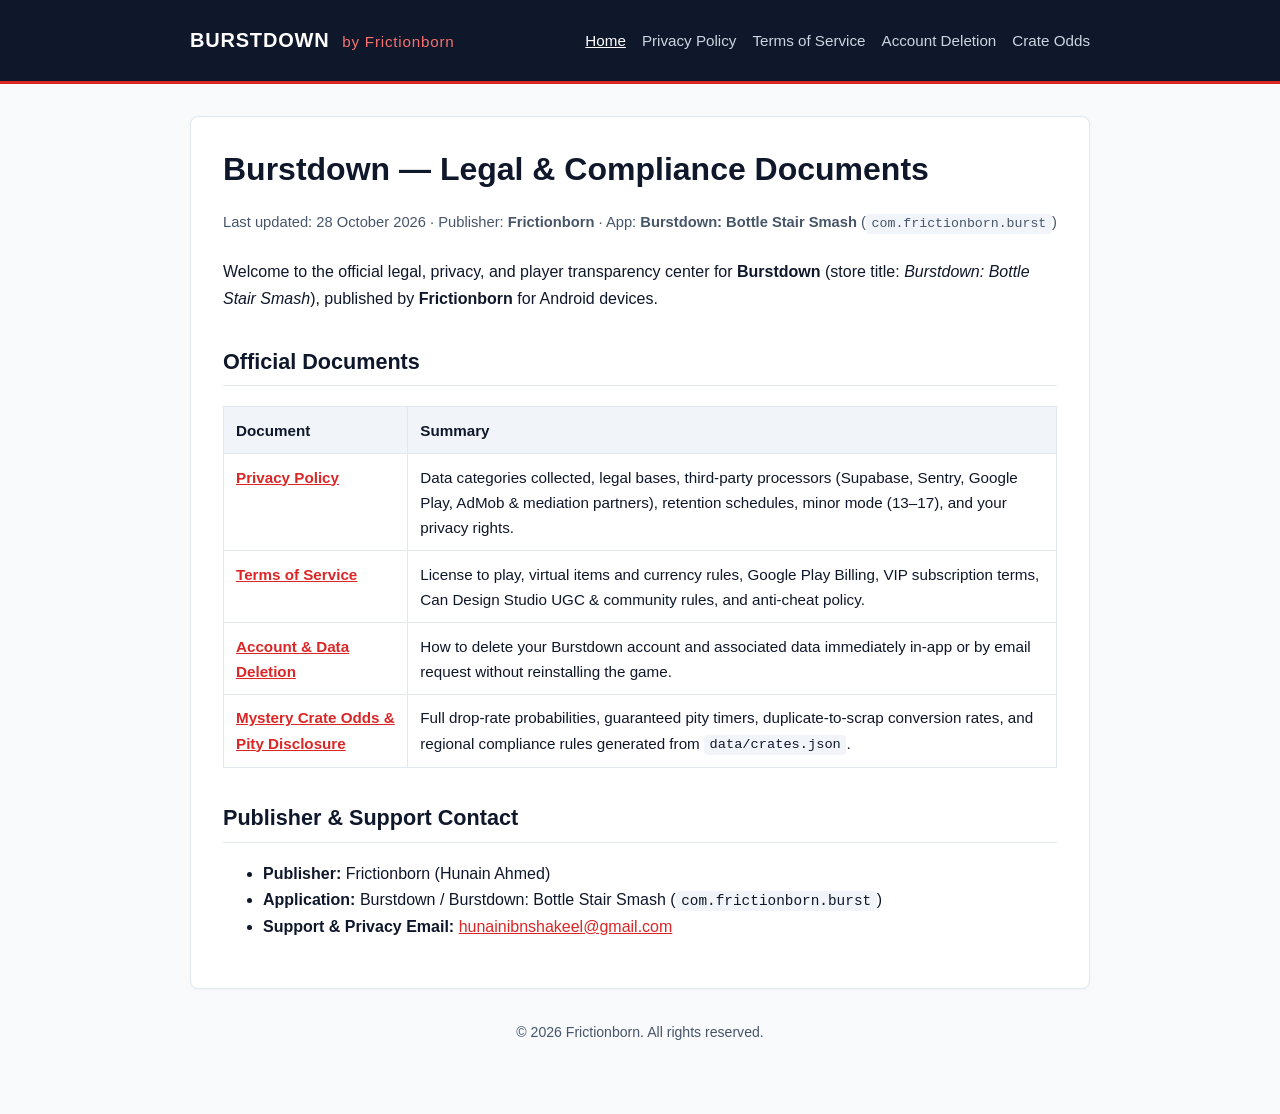
==== index.html @ ae9a7a44 "Publish Burstdown legal, privacy, account deletion, and crate odds pages" ====
<!DOCTYPE html>
<!-- Draft — pending legal review -->
<html lang="en">
<head>
  <meta charset="utf-8">
  <meta name="viewport" content="width=device-width, initial-scale=1">
  <title>Burstdown — Legal &amp; Privacy Center | Frictionborn</title>
  <link rel="stylesheet" href="style.css">
</head>
<body>
  <header>
    <div class="header-inner">
      <a class="brand" href="index.html">BURSTDOWN <span>by Frictionborn</span></a>
      <nav>
        <a href="index.html" aria-current="page">Home</a>
        <a href="privacy.html">Privacy Policy</a>
        <a href="terms.html">Terms of Service</a>
        <a href="delete-account.html">Account Deletion</a>
        <a href="crate-odds.html">Crate Odds</a>
      </nav>
    </div>
  </header>

  <main>
    <h1>Burstdown — Legal &amp; Compliance Documents</h1>
    <p class="meta">Last updated: 28 October 2026 &middot; Publisher: <strong>Frictionborn</strong> &middot; App: <strong>Burstdown: Bottle Stair Smash</strong> (<code>com.frictionborn.burst</code>)</p>

    <p>Welcome to the official legal, privacy, and player transparency center for <strong>Burstdown</strong> (store title: <em>Burstdown: Bottle Stair Smash</em>), published by <strong>Frictionborn</strong> for Android devices.</p>

    <h2>Official Documents</h2>
    <table>
      <thead>
        <tr>
          <th>Document</th>
          <th>Summary</th>
        </tr>
      </thead>
      <tbody>
        <tr>
          <td><a href="privacy.html"><strong>Privacy Policy</strong></a></td>
          <td>Data categories collected, legal bases, third-party processors (Supabase, Sentry, Google Play, AdMob &amp; mediation partners), retention schedules, minor mode (13–17), and your privacy rights.</td>
        </tr>
        <tr>
          <td><a href="terms.html"><strong>Terms of Service</strong></a></td>
          <td>License to play, virtual items and currency rules, Google Play Billing, VIP subscription terms, Can Design Studio UGC &amp; community rules, and anti-cheat policy.</td>
        </tr>
        <tr>
          <td><a href="delete-account.html"><strong>Account &amp; Data Deletion</strong></a></td>
          <td>How to delete your Burstdown account and associated data immediately in-app or by email request without reinstalling the game.</td>
        </tr>
        <tr>
          <td><a href="crate-odds.html"><strong>Mystery Crate Odds &amp; Pity Disclosure</strong></a></td>
          <td>Full drop-rate probabilities, guaranteed pity timers, duplicate-to-scrap conversion rates, and regional compliance rules generated from <code>data/crates.json</code>.</td>
        </tr>
      </tbody>
    </table>

    <h2>Publisher &amp; Support Contact</h2>
    <ul>
      <li><strong>Publisher:</strong> Frictionborn (Hunain Ahmed)</li>
      <li><strong>Application:</strong> Burstdown / Burstdown: Bottle Stair Smash (<code>com.frictionborn.burst</code>)</li>
      <li><strong>Support &amp; Privacy Email:</strong> <a href="mailto:hunainibnshakeel@gmail.com">hunainibnshakeel@gmail.com</a></li>
    </ul>
  </main>

  <footer>
    &copy; 2026 Frictionborn. All rights reserved.
  </footer>
</body>
</html>
---- style.css ----
:root {
  --bg: #f8fafc;
  --surface: #ffffff;
  --text: #0f172a;
  --muted: #475569;
  --border: #e2e8f0;
  --accent: #dc2626;
  --accent-dark: #991b1b;
  --code-bg: #f1f5f9;
}

* {
  box-sizing: border-box;
}

body {
  margin: 0;
  padding: 0;
  font-family: -apple-system, BlinkMacSystemFont, "Segoe UI", Roboto, Helvetica, Arial, sans-serif;
  background-color: var(--bg);
  color: var(--text);
  line-height: 1.65;
  font-size: 16px;
}

header {
  background-color: #0f172a;
  color: #ffffff;
  padding: 1.5rem 1rem;
  border-bottom: 3px solid var(--accent);
}

.header-inner {
  max-width: 900px;
  margin: 0 auto;
  display: flex;
  flex-wrap: wrap;
  align-items: center;
  justify-content: space-between;
  gap: 1rem;
}

.brand {
  font-weight: 800;
  font-size: 1.25rem;
  letter-spacing: 0.04em;
  color: #ffffff;
  text-decoration: none;
}

.brand span {
  color: #f87171;
  font-weight: 500;
  font-size: 0.95rem;
  margin-left: 0.4rem;
}

nav {
  display: flex;
  flex-wrap: wrap;
  gap: 1rem;
}

nav a {
  color: #cbd5e1;
  text-decoration: none;
  font-size: 0.95rem;
  font-weight: 500;
}

nav a:hover,
nav a[aria-current="page"] {
  color: #ffffff;
  text-decoration: underline;
}

main {
  max-width: 900px;
  margin: 2rem auto;
  padding: 2rem;
  background-color: var(--surface);
  border: 1px solid var(--border);
  border-radius: 8px;
  box-shadow: 0 1px 3px rgba(0, 0, 0, 0.04);
}

h1 {
  margin-top: 0;
  font-size: 2rem;
  line-height: 1.25;
  color: #0f172a;
}

h2 {
  margin-top: 2rem;
  padding-bottom: 0.35rem;
  border-bottom: 1px solid var(--border);
  font-size: 1.35rem;
  color: #0f172a;
}

h3 {
  margin-top: 1.4rem;
  font-size: 1.1rem;
  color: #1e293b;
}

.meta {
  color: var(--muted);
  font-size: 0.92rem;
  margin-bottom: 1.5rem;
}

a {
  color: var(--accent);
}

a:hover {
  color: var(--accent-dark);
}

table {
  width: 100%;
  border-collapse: collapse;
  margin: 1.25rem 0;
  font-size: 0.95rem;
}

th, td {
  text-align: left;
  padding: 0.65rem 0.75rem;
  border: 1px solid var(--border);
  vertical-align: top;
}

th {
  background-color: #f1f5f9;
  font-weight: 600;
}

code {
  background-color: var(--code-bg);
  padding: 0.15rem 0.35rem;
  border-radius: 4px;
  font-size: 0.9em;
}

.callout {
  background-color: #f8fafc;
  border-left: 4px solid var(--accent);
  padding: 1rem 1.25rem;
  margin: 1.25rem 0;
  border-radius: 0 6px 6px 0;
}

.btn {
  display: inline-block;
  background-color: var(--accent);
  color: #ffffff !important;
  text-decoration: none;
  font-weight: 600;
  padding: 0.65rem 1.2rem;
  border-radius: 6px;
  margin-top: 0.5rem;
}

.btn:hover {
  background-color: var(--accent-dark);
}

footer {
  max-width: 900px;
  margin: 2rem auto 3rem;
  padding: 0 1rem;
  color: var(--muted);
  font-size: 0.88rem;
  text-align: center;
}

@media (max-width: 640px) {
  main {
    margin: 1rem;
    padding: 1.25rem;
  }
  table {
    display: block;
    overflow-x: auto;
  }
}
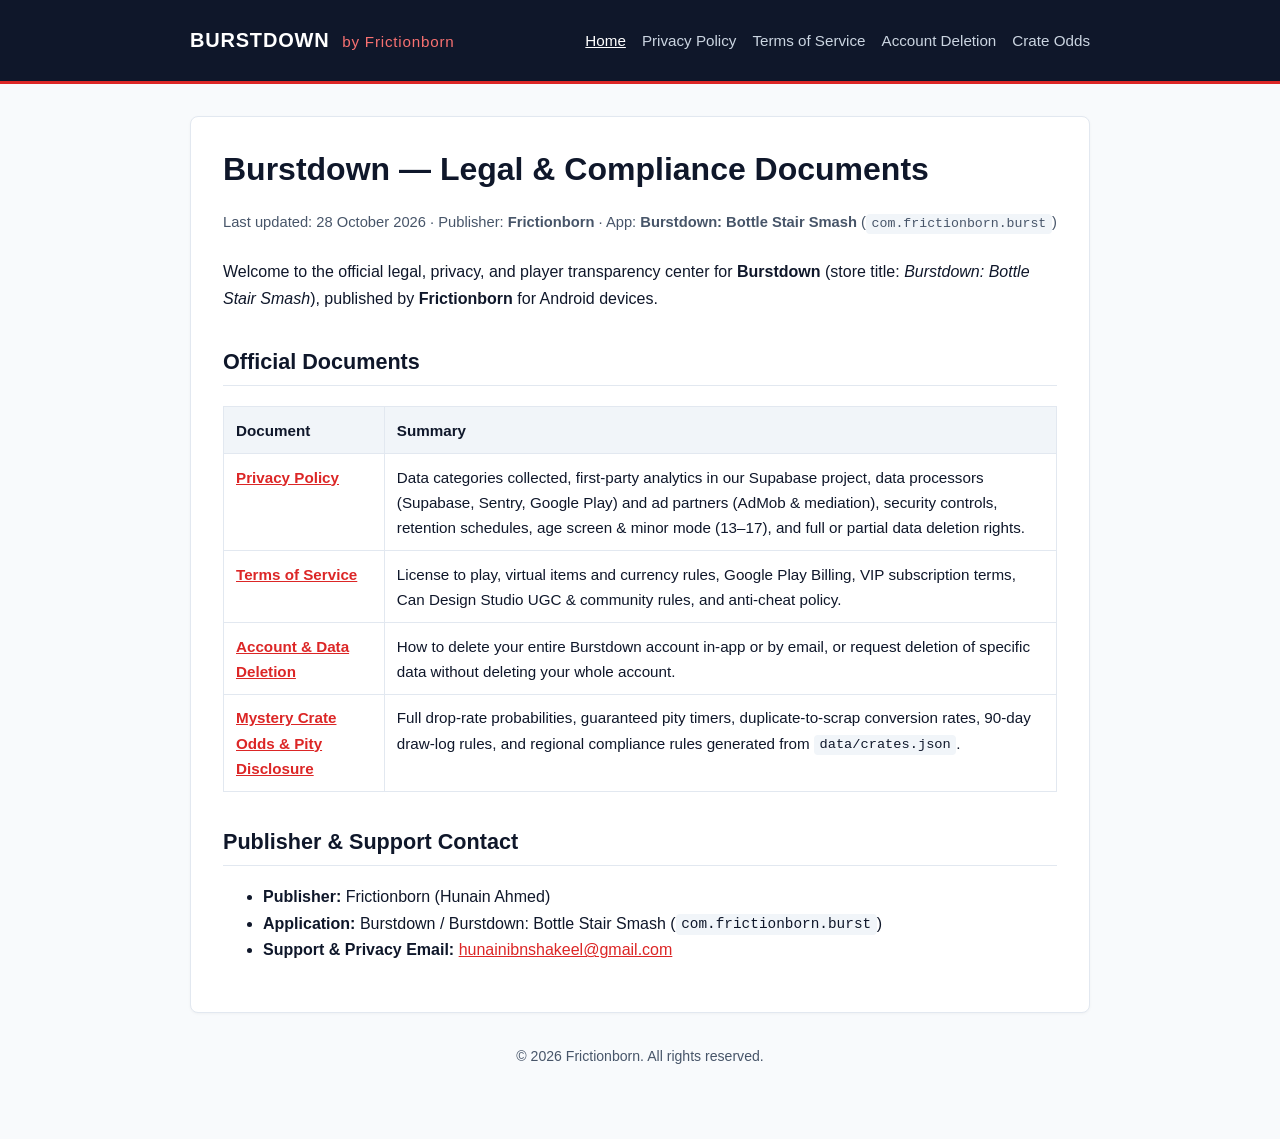
==== commit 6ec99cca: "Fix privacy policy wording, security section, partial deletion, and clean HTML headers" ====
--- a/index.html
+++ b/index.html
@@ -1,10 +1,9 @@
 <!DOCTYPE html>
-<!-- Draft — pending legal review -->
 <html lang="en">
 <head>
   <meta charset="utf-8">
   <meta name="viewport" content="width=device-width, initial-scale=1">
-  <title>Burstdown — Legal &amp; Privacy Center | Frictionborn</title>
+  <title>Burstdown - Legal &amp; Privacy Center | Frictionborn</title>
   <link rel="stylesheet" href="style.css">
 </head>
 <body>
@@ -22,7 +21,7 @@
   </header>
 
   <main>
-    <h1>Burstdown — Legal &amp; Compliance Documents</h1>
+    <h1>Burstdown &mdash; Legal &amp; Compliance Documents</h1>
     <p class="meta">Last updated: 28 October 2026 &middot; Publisher: <strong>Frictionborn</strong> &middot; App: <strong>Burstdown: Bottle Stair Smash</strong> (<code>com.frictionborn.burst</code>)</p>
 
     <p>Welcome to the official legal, privacy, and player transparency center for <strong>Burstdown</strong> (store title: <em>Burstdown: Bottle Stair Smash</em>), published by <strong>Frictionborn</strong> for Android devices.</p>
@@ -38,7 +37,7 @@
       <tbody>
         <tr>
           <td><a href="privacy.html"><strong>Privacy Policy</strong></a></td>
-          <td>Data categories collected, legal bases, third-party processors (Supabase, Sentry, Google Play, AdMob &amp; mediation partners), retention schedules, minor mode (13–17), and your privacy rights.</td>
+          <td>Data categories collected, first-party analytics in our Supabase project, data processors (Supabase, Sentry, Google Play) and ad partners (AdMob &amp; mediation), security controls, retention schedules, age screen &amp; minor mode (13&ndash;17), and full or partial data deletion rights.</td>
         </tr>
         <tr>
           <td><a href="terms.html"><strong>Terms of Service</strong></a></td>
@@ -46,11 +45,11 @@
         </tr>
         <tr>
           <td><a href="delete-account.html"><strong>Account &amp; Data Deletion</strong></a></td>
-          <td>How to delete your Burstdown account and associated data immediately in-app or by email request without reinstalling the game.</td>
+          <td>How to delete your entire Burstdown account in-app or by email, or request deletion of specific data without deleting your whole account.</td>
         </tr>
         <tr>
           <td><a href="crate-odds.html"><strong>Mystery Crate Odds &amp; Pity Disclosure</strong></a></td>
-          <td>Full drop-rate probabilities, guaranteed pity timers, duplicate-to-scrap conversion rates, and regional compliance rules generated from <code>data/crates.json</code>.</td>
+          <td>Full drop-rate probabilities, guaranteed pity timers, duplicate-to-scrap conversion rates, 90-day draw-log rules, and regional compliance rules generated from <code>data/crates.json</code>.</td>
         </tr>
       </tbody>
     </table>
